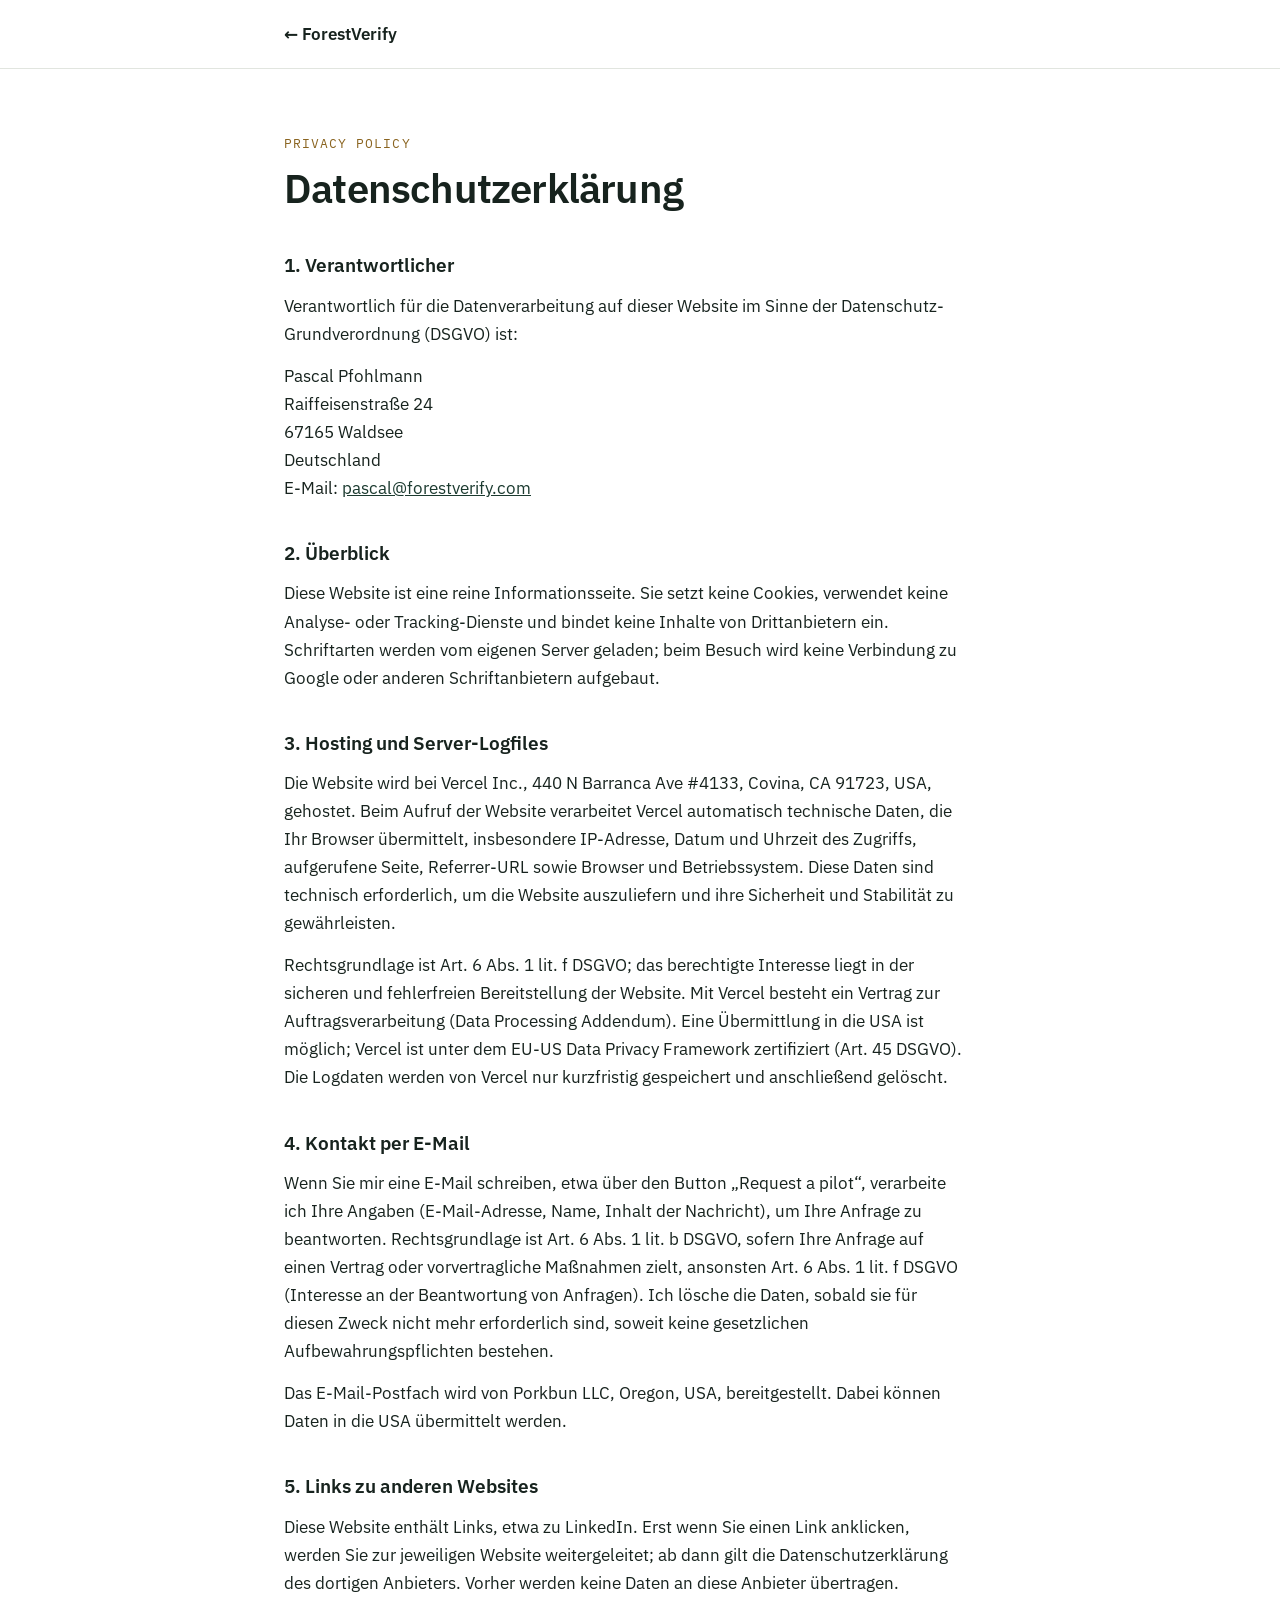
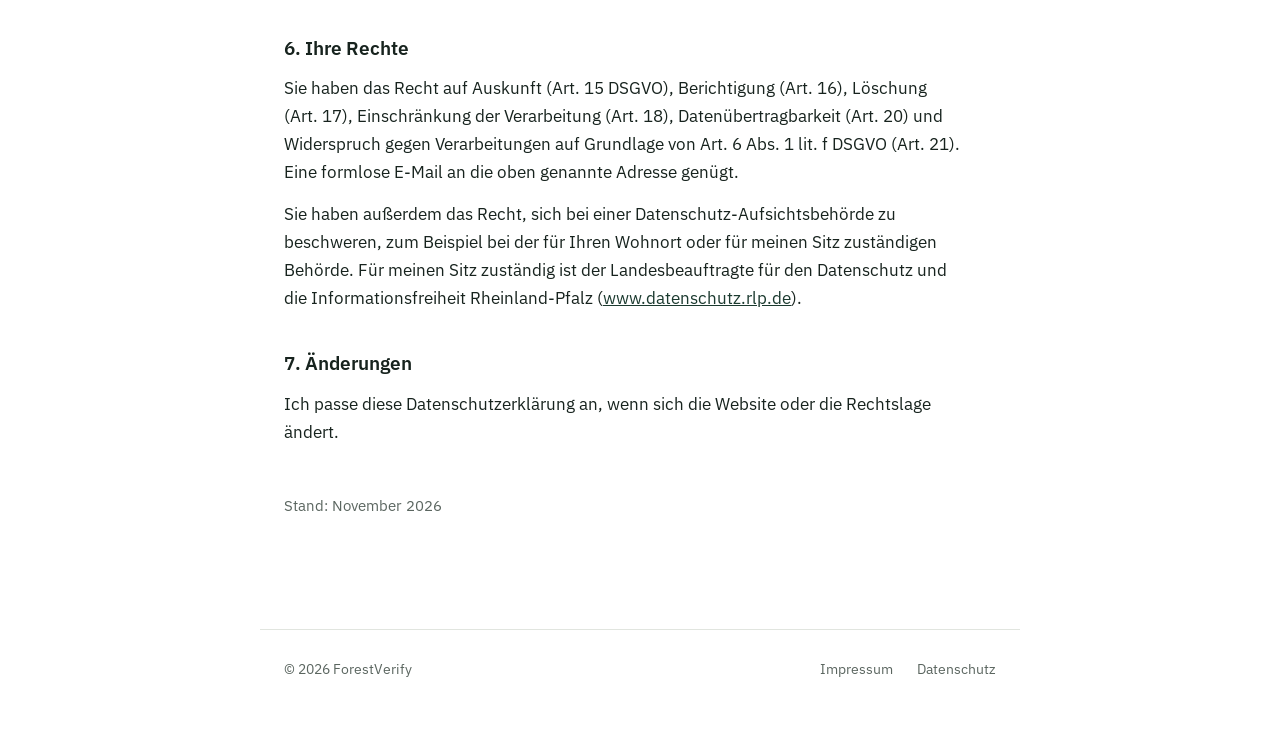
==== datenschutz.html @ 36cf667d "Landing page forestverify.com: initial version Co-Authored-By: Claude Opus 5.5 <noreply@anthropic.co" ====
<!DOCTYPE html>
<html lang="de">
<head>
<meta charset="utf-8">
<meta name="viewport" content="width=device-width, initial-scale=1">
<title>Datenschutzerklärung · ForestVerify</title>
<meta name="robots" content="noindex">
<link rel="stylesheet" href="fonts/fonts.css">
<link rel="stylesheet" href="legal.css">
</head>
<body>
<header class="nav"><div class="wrap"><a class="brand" href="index.html">← ForestVerify</a></div></header>
<main class="wrap legal">
  <p class="eyebrow">Privacy policy</p>
  <h1>Datenschutzerklärung</h1>

  <h2>1. Verantwortlicher</h2>
  <p>Verantwortlich für die Datenverarbeitung auf dieser Website im Sinne der Datenschutz-Grundverordnung (DSGVO) ist:</p>
  <p>Pascal Pfohlmann<br>
  Raiffeisenstraße 24<br>
  67165 Waldsee<br>
  Deutschland<br>
  E-Mail: <a href="mailto:pascal@forestverify.com">pascal@forestverify.com</a></p>

  <h2>2. Überblick</h2>
  <p>Diese Website ist eine reine Informationsseite. Sie setzt keine Cookies, verwendet keine Analyse- oder Tracking-Dienste und bindet keine Inhalte von Drittanbietern ein. Schriftarten werden vom eigenen Server geladen; beim Besuch wird keine Verbindung zu Google oder anderen Schriftanbietern aufgebaut.</p>

  <h2>3. Hosting und Server-Logfiles</h2>
  <p>Die Website wird bei Vercel Inc., 440 N Barranca Ave #4133, Covina, CA 91723, USA, gehostet. Beim Aufruf der Website verarbeitet Vercel automatisch technische Daten, die Ihr Browser übermittelt, insbesondere IP-Adresse, Datum und Uhrzeit des Zugriffs, aufgerufene Seite, Referrer-URL sowie Browser und Betriebssystem. Diese Daten sind technisch erforderlich, um die Website auszuliefern und ihre Sicherheit und Stabilität zu gewährleisten.</p>
  <p>Rechtsgrundlage ist Art. 6 Abs. 1 lit. f DSGVO; das berechtigte Interesse liegt in der sicheren und fehlerfreien Bereitstellung der Website. Mit Vercel besteht ein Vertrag zur Auftragsverarbeitung (Data Processing Addendum). Eine Übermittlung in die USA ist möglich; Vercel ist unter dem EU-US Data Privacy Framework zertifiziert (Art. 45 DSGVO). Die Logdaten werden von Vercel nur kurzfristig gespeichert und anschließend gelöscht.</p>

  <h2>4. Kontakt per E-Mail</h2>
  <p>Wenn Sie mir eine E-Mail schreiben, etwa über den Button „Request a pilot“, verarbeite ich Ihre Angaben (E-Mail-Adresse, Name, Inhalt der Nachricht), um Ihre Anfrage zu beantworten. Rechtsgrundlage ist Art. 6 Abs. 1 lit. b DSGVO, sofern Ihre Anfrage auf einen Vertrag oder vorvertragliche Maßnahmen zielt, ansonsten Art. 6 Abs. 1 lit. f DSGVO (Interesse an der Beantwortung von Anfragen). Ich lösche die Daten, sobald sie für diesen Zweck nicht mehr erforderlich sind, soweit keine gesetzlichen Aufbewahrungspflichten bestehen.</p>
  <p>Das E-Mail-Postfach wird von Porkbun LLC, Oregon, USA, bereitgestellt. Dabei können Daten in die USA übermittelt werden.</p>

  <h2>5. Links zu anderen Websites</h2>
  <p>Diese Website enthält Links, etwa zu LinkedIn. Erst wenn Sie einen Link anklicken, werden Sie zur jeweiligen Website weitergeleitet; ab dann gilt die Datenschutzerklärung des dortigen Anbieters. Vorher werden keine Daten an diese Anbieter übertragen.</p>

  <h2>6. Ihre Rechte</h2>
  <p>Sie haben das Recht auf Auskunft (Art. 15 DSGVO), Berichtigung (Art. 16), Löschung (Art. 17), Einschränkung der Verarbeitung (Art. 18), Datenübertragbarkeit (Art. 20) und Widerspruch gegen Verarbeitungen auf Grundlage von Art. 6 Abs. 1 lit. f DSGVO (Art. 21). Eine formlose E-Mail an die oben genannte Adresse genügt.</p>
  <p>Sie haben außerdem das Recht, sich bei einer Datenschutz-Aufsichtsbehörde zu beschweren, zum Beispiel bei der für Ihren Wohnort oder für meinen Sitz zuständigen Behörde. Für meinen Sitz zuständig ist der Landesbeauftragte für den Datenschutz und die Informationsfreiheit Rheinland-Pfalz (<a href="https://www.datenschutz.rlp.de">www.datenschutz.rlp.de</a>).</p>

  <h2>7. Änderungen</h2>
  <p>Ich passe diese Datenschutzerklärung an, wenn sich die Website oder die Rechtslage ändert.</p>

  <p class="stand">Stand: November 2026</p>
</main>
<footer><div class="wrap"><p>© 2026 ForestVerify</p><nav><a href="impressum.html">Impressum</a><a href="datenschutz.html">Datenschutz</a></nav></div></footer>
</body>
</html>
---- fonts/fonts.css ----
@font-face { font-family: "IBM Plex Sans"; font-style: normal; font-weight: 400; font-display: swap; src: url("ibm-plex-sans-latin-400-normal.woff2") format("woff2"); }
@font-face { font-family: "IBM Plex Sans"; font-style: normal; font-weight: 500; font-display: swap; src: url("ibm-plex-sans-latin-500-normal.woff2") format("woff2"); }
@font-face { font-family: "IBM Plex Sans"; font-style: normal; font-weight: 600; font-display: swap; src: url("ibm-plex-sans-latin-600-normal.woff2") format("woff2"); }
@font-face { font-family: "IBM Plex Mono"; font-style: normal; font-weight: 400; font-display: swap; src: url("ibm-plex-mono-latin-400-normal.woff2") format("woff2"); }
@font-face { font-family: "IBM Plex Mono"; font-style: normal; font-weight: 500; font-display: swap; src: url("ibm-plex-mono-latin-500-normal.woff2") format("woff2"); }
@font-face { font-family: "IBM Plex Serif"; font-style: italic; font-weight: 400; font-display: swap; src: url("ibm-plex-serif-latin-400-italic.woff2") format("woff2"); }
---- legal.css ----
:root {
  --paper: #FFFFFF;
  --ink: #17231E;
  --muted: #5B6660;
  --line: #E1E5DF;
  --forest: #1B3A2F;
  --bronze: #8A6420;
  color-scheme: light;
}
* { box-sizing: border-box; }
html, body { margin: 0; }
body { background: var(--paper); color: var(--ink); font-family: "IBM Plex Sans", system-ui, -apple-system, "Segoe UI", sans-serif; font-size: 17px; line-height: 1.65; -webkit-font-smoothing: antialiased; }
a { color: var(--forest); }
a:focus-visible { outline: 2px solid var(--bronze); outline-offset: 3px; }
.wrap { max-width: 760px; margin: 0 auto; padding: 0 24px; }
.nav { border-bottom: 1px solid var(--line); }
.nav .wrap { height: 68px; display: flex; align-items: center; }
.brand { font-weight: 600; text-decoration: none; color: var(--ink); }
.legal { padding: 64px 24px 96px; }
.eyebrow { font-family: "IBM Plex Mono", ui-monospace, Menlo, monospace; font-size: 13px; letter-spacing: 0.08em; text-transform: uppercase; color: var(--bronze); margin: 0 0 12px; }
h1 { font-size: 40px; line-height: 1.1; letter-spacing: -0.02em; margin: 0 0 40px; font-weight: 600; }
h2 { font-size: 19px; margin: 36px 0 10px; font-weight: 600; }
p { margin: 0 0 14px; max-width: 68ch; }
.todo { background: #F4EBDA; color: #6E4F18; padding: 1px 6px; border-radius: 4px; }
.stand { margin-top: 48px; color: var(--muted); font-size: 15px; }
footer { font-size: 14px; color: var(--muted); padding-bottom: 48px; }
footer .wrap { display: flex; justify-content: space-between; flex-wrap: wrap; gap: 16px; border-top: 1px solid var(--line); padding-top: 28px; }
footer nav { display: flex; gap: 24px; }
footer a { color: var(--muted); text-decoration: none; }
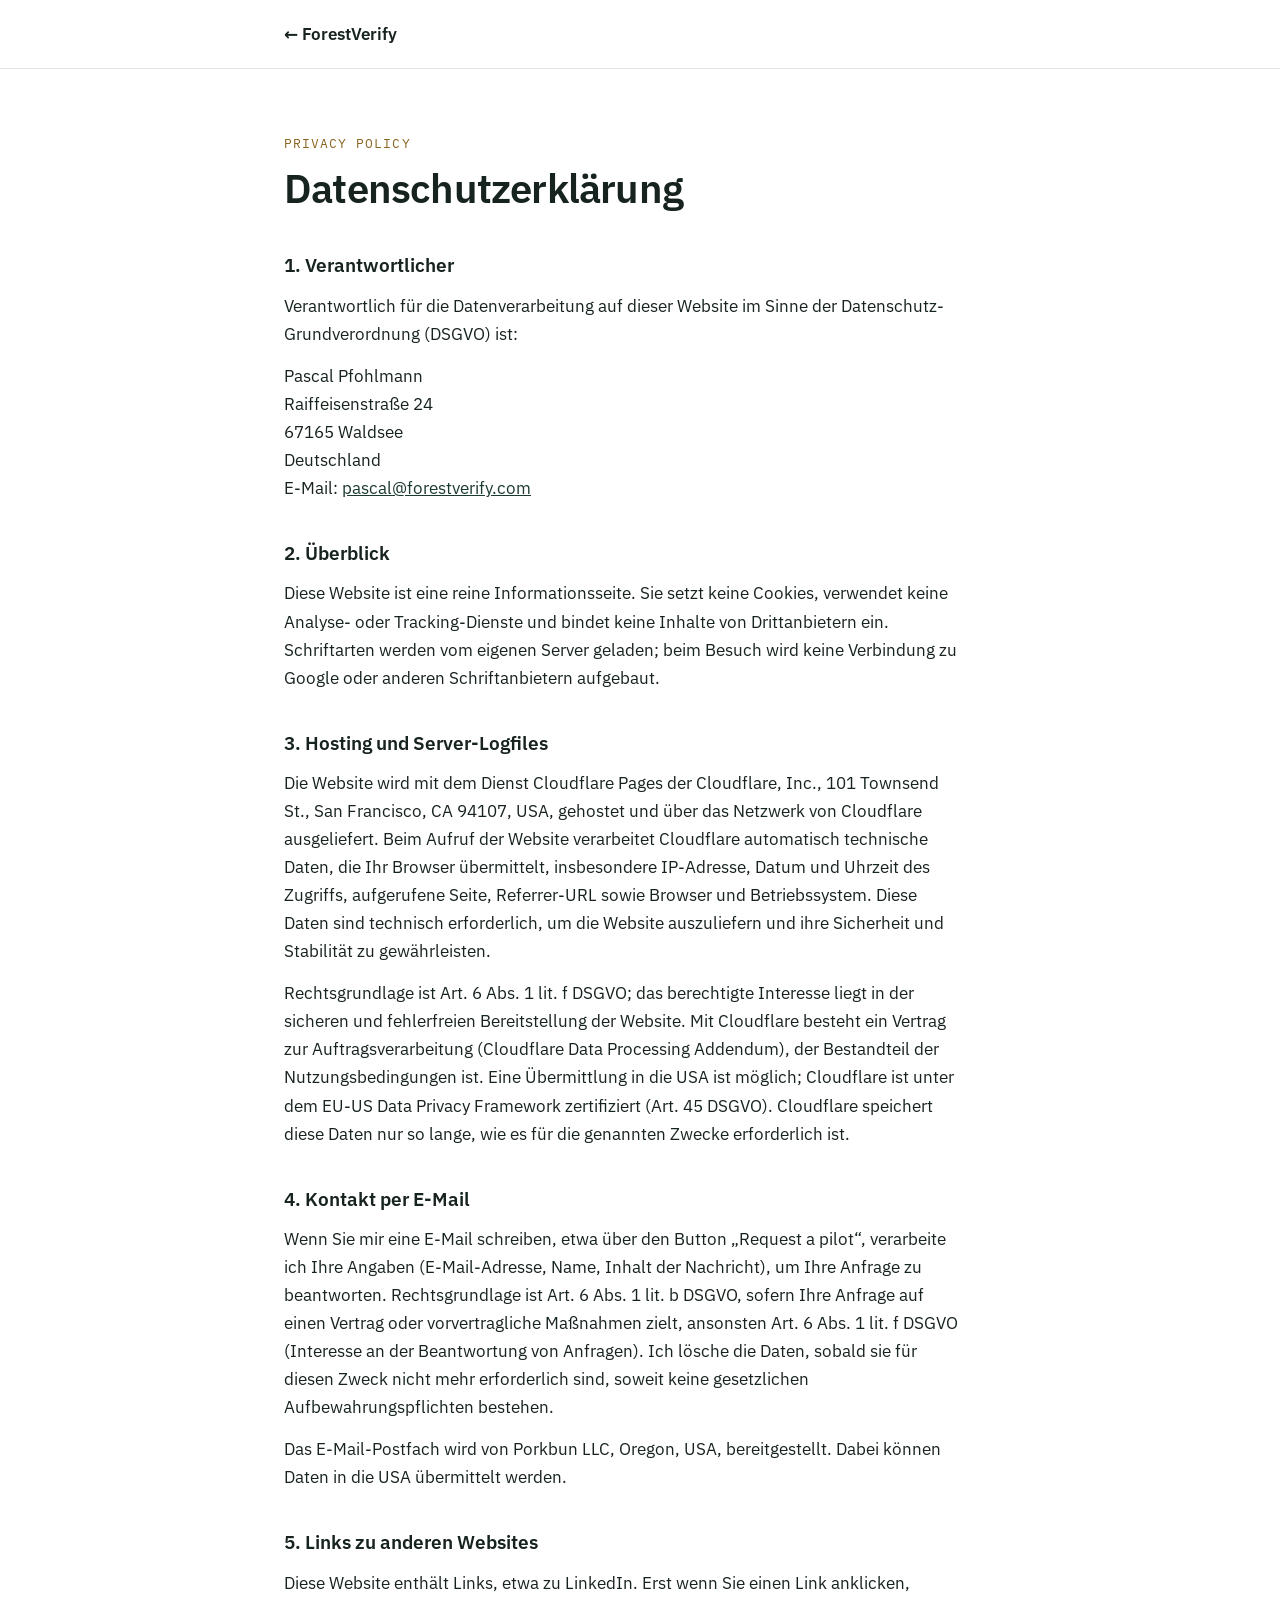
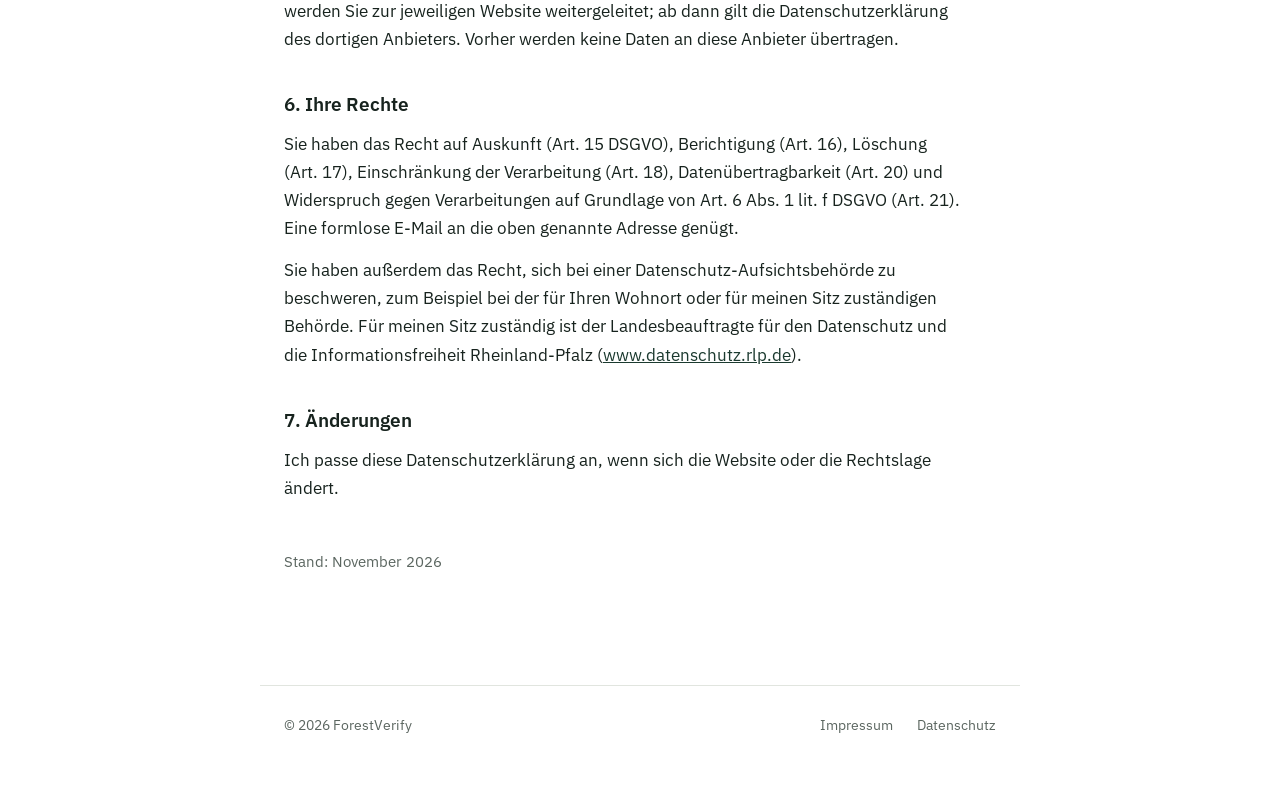
==== commit c3b09be4: "Datenschutz: Hosting bei Cloudflare Pages statt Vercel Co-Authored-By: Claude Opus 5.5 <noreply@anth" ====
--- a/datenschutz.html
+++ b/datenschutz.html
@@ -26,8 +26,8 @@
   <p>Diese Website ist eine reine Informationsseite. Sie setzt keine Cookies, verwendet keine Analyse- oder Tracking-Dienste und bindet keine Inhalte von Drittanbietern ein. Schriftarten werden vom eigenen Server geladen; beim Besuch wird keine Verbindung zu Google oder anderen Schriftanbietern aufgebaut.</p>
 
   <h2>3. Hosting und Server-Logfiles</h2>
-  <p>Die Website wird bei Vercel Inc., 440 N Barranca Ave #4133, Covina, CA 91723, USA, gehostet. Beim Aufruf der Website verarbeitet Vercel automatisch technische Daten, die Ihr Browser übermittelt, insbesondere IP-Adresse, Datum und Uhrzeit des Zugriffs, aufgerufene Seite, Referrer-URL sowie Browser und Betriebssystem. Diese Daten sind technisch erforderlich, um die Website auszuliefern und ihre Sicherheit und Stabilität zu gewährleisten.</p>
-  <p>Rechtsgrundlage ist Art. 6 Abs. 1 lit. f DSGVO; das berechtigte Interesse liegt in der sicheren und fehlerfreien Bereitstellung der Website. Mit Vercel besteht ein Vertrag zur Auftragsverarbeitung (Data Processing Addendum). Eine Übermittlung in die USA ist möglich; Vercel ist unter dem EU-US Data Privacy Framework zertifiziert (Art. 45 DSGVO). Die Logdaten werden von Vercel nur kurzfristig gespeichert und anschließend gelöscht.</p>
+  <p>Die Website wird mit dem Dienst Cloudflare Pages der Cloudflare, Inc., 101 Townsend St., San Francisco, CA 94107, USA, gehostet und über das Netzwerk von Cloudflare ausgeliefert. Beim Aufruf der Website verarbeitet Cloudflare automatisch technische Daten, die Ihr Browser übermittelt, insbesondere IP-Adresse, Datum und Uhrzeit des Zugriffs, aufgerufene Seite, Referrer-URL sowie Browser und Betriebssystem. Diese Daten sind technisch erforderlich, um die Website auszuliefern und ihre Sicherheit und Stabilität zu gewährleisten.</p>
+  <p>Rechtsgrundlage ist Art. 6 Abs. 1 lit. f DSGVO; das berechtigte Interesse liegt in der sicheren und fehlerfreien Bereitstellung der Website. Mit Cloudflare besteht ein Vertrag zur Auftragsverarbeitung (Cloudflare Data Processing Addendum), der Bestandteil der Nutzungsbedingungen ist. Eine Übermittlung in die USA ist möglich; Cloudflare ist unter dem EU-US Data Privacy Framework zertifiziert (Art. 45 DSGVO). Cloudflare speichert diese Daten nur so lange, wie es für die genannten Zwecke erforderlich ist.</p>
 
   <h2>4. Kontakt per E-Mail</h2>
   <p>Wenn Sie mir eine E-Mail schreiben, etwa über den Button „Request a pilot“, verarbeite ich Ihre Angaben (E-Mail-Adresse, Name, Inhalt der Nachricht), um Ihre Anfrage zu beantworten. Rechtsgrundlage ist Art. 6 Abs. 1 lit. b DSGVO, sofern Ihre Anfrage auf einen Vertrag oder vorvertragliche Maßnahmen zielt, ansonsten Art. 6 Abs. 1 lit. f DSGVO (Interesse an der Beantwortung von Anfragen). Ich lösche die Daten, sobald sie für diesen Zweck nicht mehr erforderlich sind, soweit keine gesetzlichen Aufbewahrungspflichten bestehen.</p>
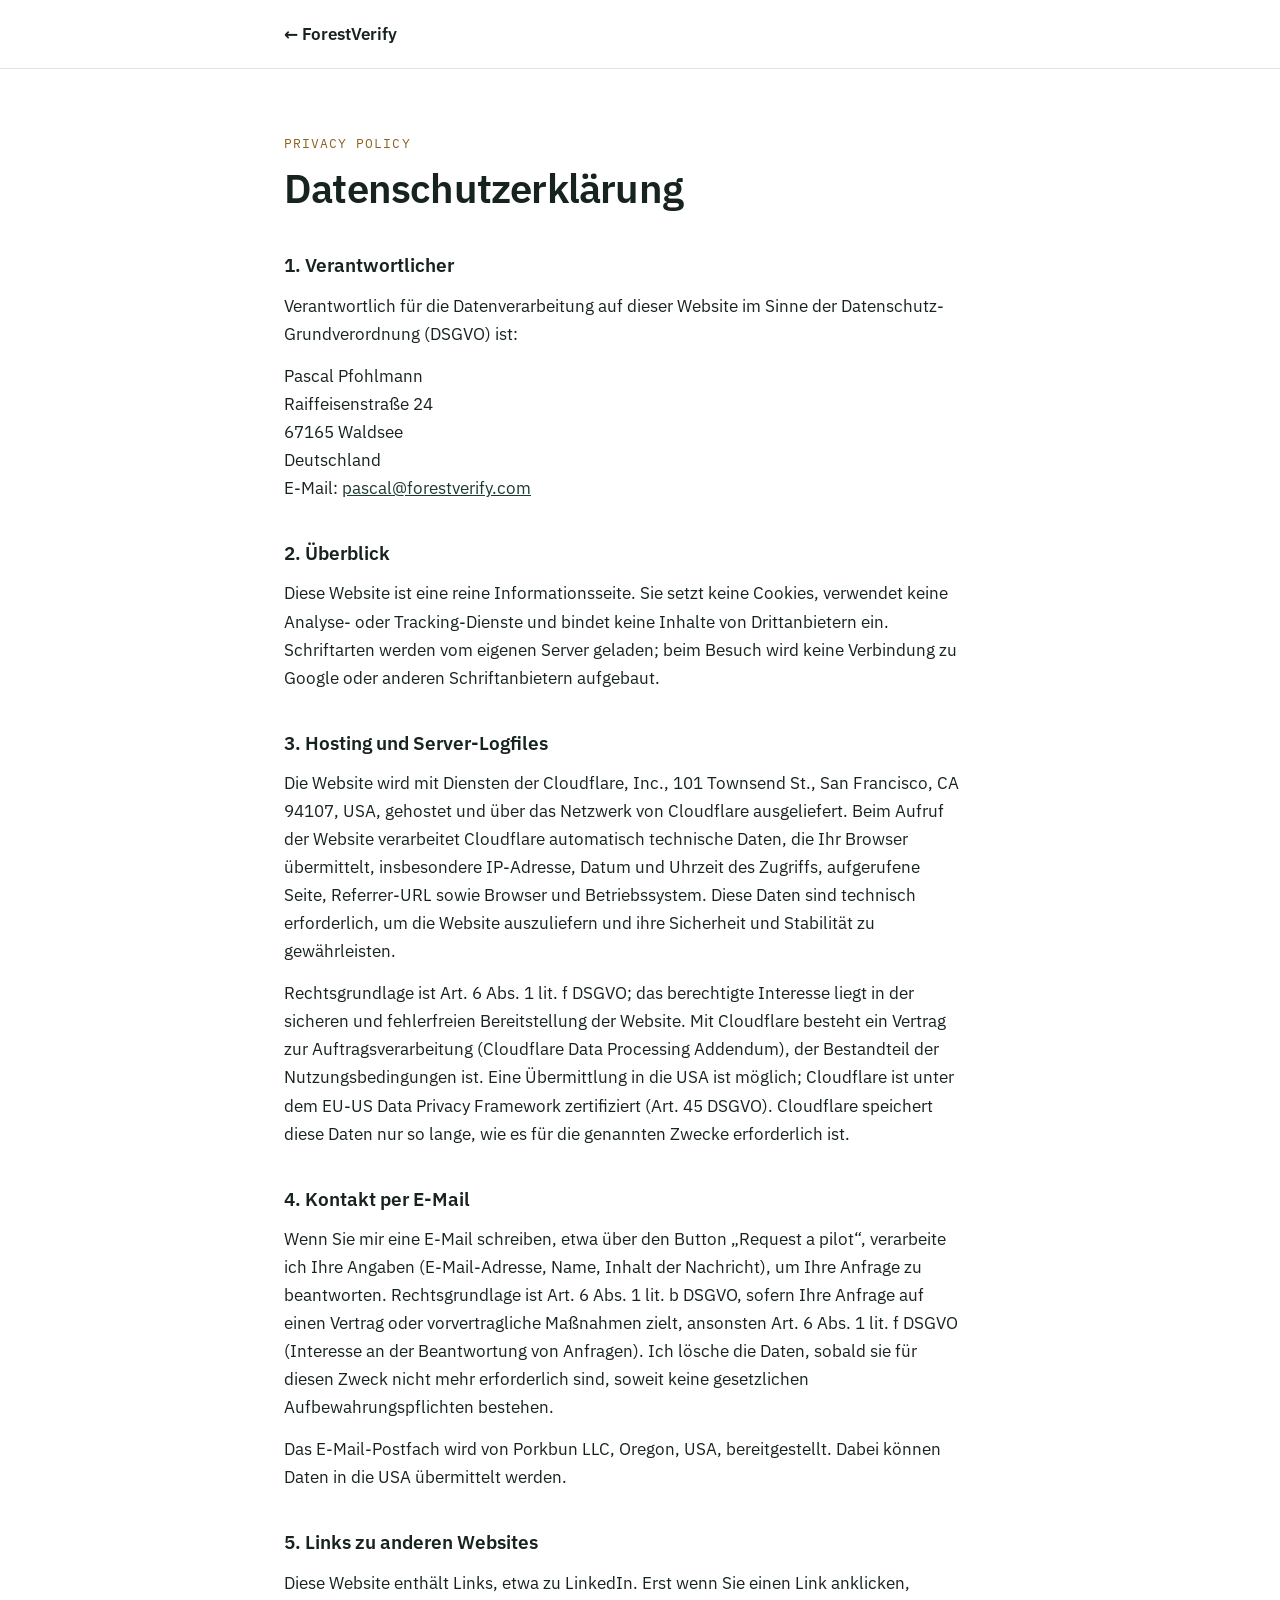
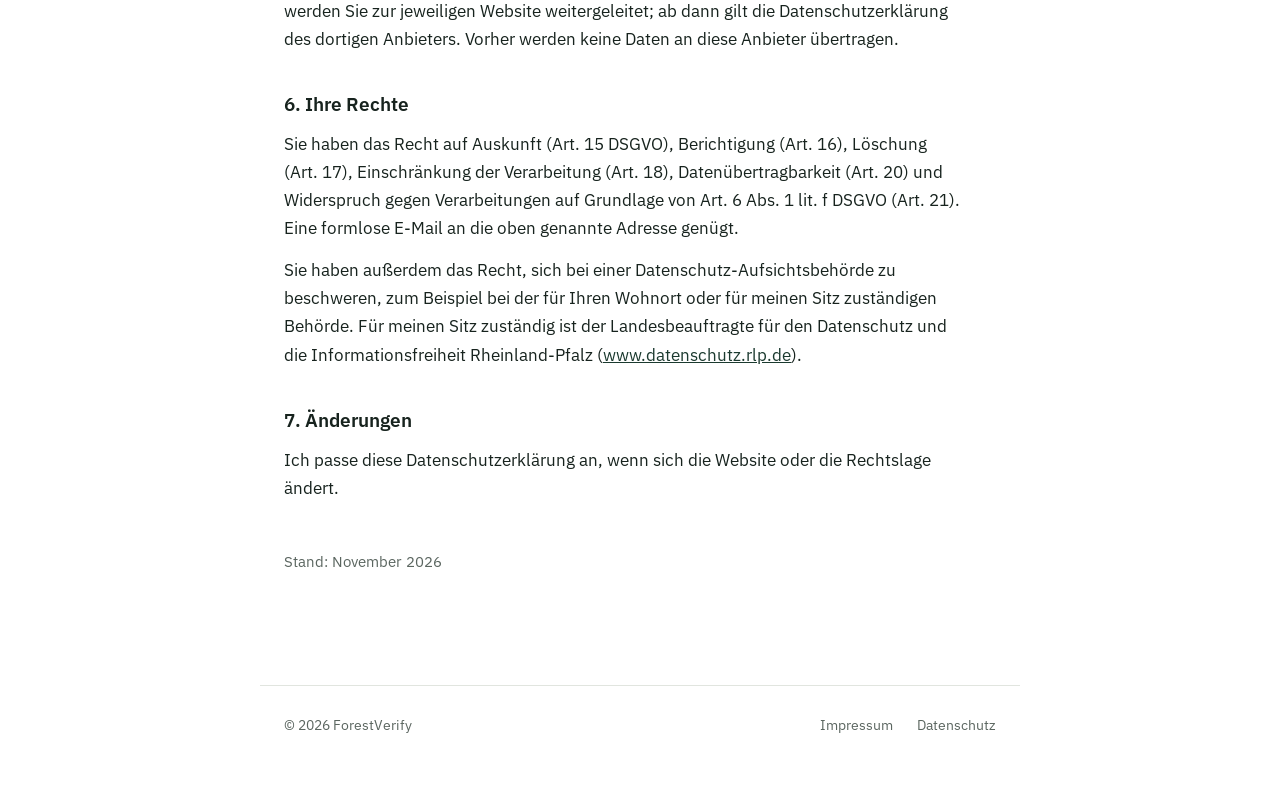
==== commit b7f0e696: "Cloudflare-Konfiguration für statische Auslieferung; Datenschutz allgemeiner formuliert Co-Authored-" ====
--- a/datenschutz.html
+++ b/datenschutz.html
@@ -26,7 +26,7 @@
   <p>Diese Website ist eine reine Informationsseite. Sie setzt keine Cookies, verwendet keine Analyse- oder Tracking-Dienste und bindet keine Inhalte von Drittanbietern ein. Schriftarten werden vom eigenen Server geladen; beim Besuch wird keine Verbindung zu Google oder anderen Schriftanbietern aufgebaut.</p>
 
   <h2>3. Hosting und Server-Logfiles</h2>
-  <p>Die Website wird mit dem Dienst Cloudflare Pages der Cloudflare, Inc., 101 Townsend St., San Francisco, CA 94107, USA, gehostet und über das Netzwerk von Cloudflare ausgeliefert. Beim Aufruf der Website verarbeitet Cloudflare automatisch technische Daten, die Ihr Browser übermittelt, insbesondere IP-Adresse, Datum und Uhrzeit des Zugriffs, aufgerufene Seite, Referrer-URL sowie Browser und Betriebssystem. Diese Daten sind technisch erforderlich, um die Website auszuliefern und ihre Sicherheit und Stabilität zu gewährleisten.</p>
+  <p>Die Website wird mit Diensten der Cloudflare, Inc., 101 Townsend St., San Francisco, CA 94107, USA, gehostet und über das Netzwerk von Cloudflare ausgeliefert. Beim Aufruf der Website verarbeitet Cloudflare automatisch technische Daten, die Ihr Browser übermittelt, insbesondere IP-Adresse, Datum und Uhrzeit des Zugriffs, aufgerufene Seite, Referrer-URL sowie Browser und Betriebssystem. Diese Daten sind technisch erforderlich, um die Website auszuliefern und ihre Sicherheit und Stabilität zu gewährleisten.</p>
   <p>Rechtsgrundlage ist Art. 6 Abs. 1 lit. f DSGVO; das berechtigte Interesse liegt in der sicheren und fehlerfreien Bereitstellung der Website. Mit Cloudflare besteht ein Vertrag zur Auftragsverarbeitung (Cloudflare Data Processing Addendum), der Bestandteil der Nutzungsbedingungen ist. Eine Übermittlung in die USA ist möglich; Cloudflare ist unter dem EU-US Data Privacy Framework zertifiziert (Art. 45 DSGVO). Cloudflare speichert diese Daten nur so lange, wie es für die genannten Zwecke erforderlich ist.</p>
 
   <h2>4. Kontakt per E-Mail</h2>
